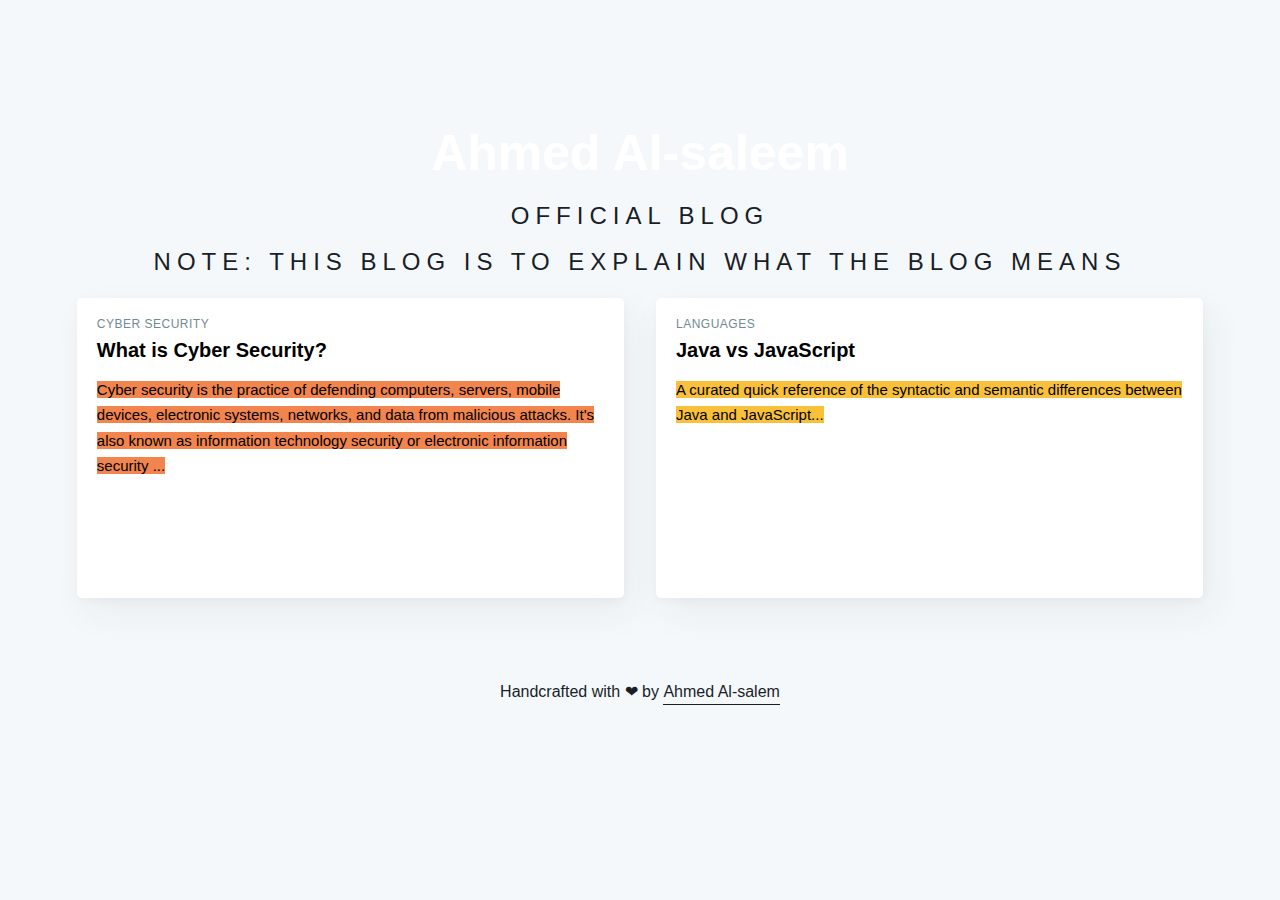
==== index.html @ 0e79d248 "Update index.html" ====
<!DOCTYPE html>
<html lang="en">

<head>
    <meta charset="UTF-8">
    <meta name="viewport" content="width=device-width, initial-scale=1.0">
    <meta http-equiv="X-UA-Compatible" content="ie=edge">
    <meta property="og:title" content="Ahmed Al-salem | Official Blog"/>
    <meta property="og:description" content="Ahmed Al-salem is a bug hunter, Programmer ."/>
    <meta property="og:type" content="website"/>
    <meta name="theme-color" content="#000000">

    <title>Ahmed Al-salem | Official Blog</title>
  <link rel="stylesheet" href="css/app.css">
    <link href="css/animate.css" rel="stylesheet">
</head>

<body>
<header>
    <h1>Ahmed Al-saleem</h1>
    <h2>OFFICIAL BLOG</h2>
    <br>
    <h2>Note: This blog is to explain what the blog means </h2>
</header>
<br>
<section>
    <div class="container">

        


        <div class="card ">
            <div class="content">
                <a href="posts/cybersecurity.html">
                    <div class="card__title">
                        <span>Cyber Security</span>
                        <h2>What is Cyber Security?</h2>
                    </div>
                    <div class="card__description">
                        <p>
                            <mark style="background: #F2854D">Cyber security is the practice of defending computers, servers, mobile devices, electronic systems, networks, and data from malicious attacks. It's also known as information technology security or electronic information security ...
                            </mark>
                        </p>
                    </div>
                </a>
                <div class="card__footer">
                    <div class="author"></div>
                </div>
            </div>
        </div>
        <div class="card">
            <div class="content">
                <a href="posts/java_vs_javascript.html">
                    <div class="card__title">
                        <span>LANGUAGES</span>
                        <h2>Java vs JavaScript</h2>
                    </div>
                    <div class="card__description">
                        <p>
                            <mark style="background: #F9C13A;">A curated quick reference of the syntactic and semantic
                                differences between Java and
                                JavaScript...
                            </mark>
                        </p>
                    </div>
                </a>
                <div class="card__footer">
                    <div class="author"></div>
                </div>
            </div>
        </div>

    
</section>

<footer>
    <br>
    <p>
        Handcrafted with ❤ by <a href="https://instagram.com/00219" target="_blank"> Ahmed Al-salem</a><br>                                                                                           
    </p>
   
</footer>

</body>
</html>
---- css/app.css ----
html {
    box-sizing: border-box;
}

*,
*:before,
*:after {
    box-sizing: inherit;
}

::selection {
    background: yellow;
}

html,
body {
    width: 100%;
    height: 100%;
    margin: 0;
    padding: 0;
}

body {
    overflow-x: hidden;
    -moz-osx-font-smoothing: grayscale;
    -webkit-font-smoothing: antialiased;
    background: #f4f8fb;
    font-family: 'Source Sans Pro', sans-serif;
    font-weight: 300!important;
}

a {
    display: inline-block;
    color: inherit;
    text-decoration: none;
}

button {
    border: 0;
    outline: 0;
    cursor: pointer;
}

ul,
ol {
    padding: 0;
    margin: 0;
    list-style: none;
}

svg {
    width: 100%;
    height: 100%;
    fill: currentColor;
}

h1,
h2,
h3,
h4,
h5 {
    margin: 0;
}

img {
    width: 100%;
    max-width: 100%;
    vertical-align: middle;
}

.container {
    display: grid;
    grid-template-columns: repeat(auto-fit, minmax(250px, 1fr));
    grid-gap: 2em;
    padding: 0 6%;
    margin-top: -120px;
}

@media only screen and (max-width: 600px) {
    .container {
        margin-top: -70px;
    }
}

.container .card {
    background: #fff 50%;
    background-size: cover;
    border-radius: 5px;
    box-shadow: 8px 14px 38px rgba(39, 44, 49, 0.06), 1px 3px 8px rgba(39, 44, 49, 0.03);
    transition: all 0.5s ease;
}

.container .card:hover {
    box-shadow: 0 0 1px rgba(39, 44, 49, 0.1), 0 3px 16px rgba(39, 44, 49, 0.07);
    transition: all 0.3s ease;
    transform: translate3D(0, -1px, 0);
}

.container .card .content {
    display: flex;
    flex-direction: column;
    justify-content: space-between;
    height: 100%;
    min-height: 300px;
    padding: 20px;
}

.container .card .content a {
    display: block;
    color: black;
}

.container .card__title span {
    display: block;
    margin-bottom: 7px;
    color: #738a94;
    font-size: 12px;
    line-height: 1.15em;
    font-weight: 500;
    letter-spacing: 0.5px;
    text-transform: uppercase;
}

.container .card__title h2 {
    margin: 0 0 0.5em;
    font-size: 20px;
}

.container .card__description p {
    font-family: 'Source Sans Pro', sans-serif;
    color: #15171a;
    line-height: 1.7;
    margin-bottom: 20px;
    font-size: 15px;
    font-weight: 100;
}

.container .card__footer .author {
    color: #738a94;
    text-transform: initial;
    letter-spacing: 0.5px;
    font-size: 12px;
}

header {
    display: flex;
    justify-content: center;
    align-items: center;
    flex-direction: column;
    padding: 5% 10%;
    background: url('../images/one.svg') no-repeat;
    background-size: cover;
    text-align: center;
    height: 20vh;
    min-height: 400px;
}

header h1 {
    margin-bottom: 20px;
    font-size: 50px;
    color: #fff;
}

header h2 {
    font-weight: 400;
    letter-spacing: 6px;
    text-transform: uppercase;
    color: #191e27;
}

footer {
    color: #191e27;
    padding: 5% 10%;
    text-align: center;
    background: url('../images/footer.svg') no-repeat;
    background-size: cover;
}

footer p {
    max-width: 730px;
    margin: 0 auto 20px;
    line-height: 1.5;
}

footer p a {
    border-bottom: 1px solid #191e27;
}
.vanish {
    display: none;}

@media only screen and (max-width: 600px) {



    header {
        height: 20vh;
        min-height: 220px;
    }

    header h1 {
        font-size: 34px;
        font-weight: 700;
        line-height: 0;
    }

    header h2 {
        font-size: 15px;
        letter-spacing: 6px;
        text-transform: uppercase;
        color: #191e27;
        font-weight: 100;
    }

    body {
        background: #E8E8E8;
    }
}

.alpha {
    margin-top: 40px;
}

.alpha p {
    margin: 0 auto;
    font-family: 'Source Sans Pro', sans-serif;
    font-size: 14px;
    text-align: center;
}
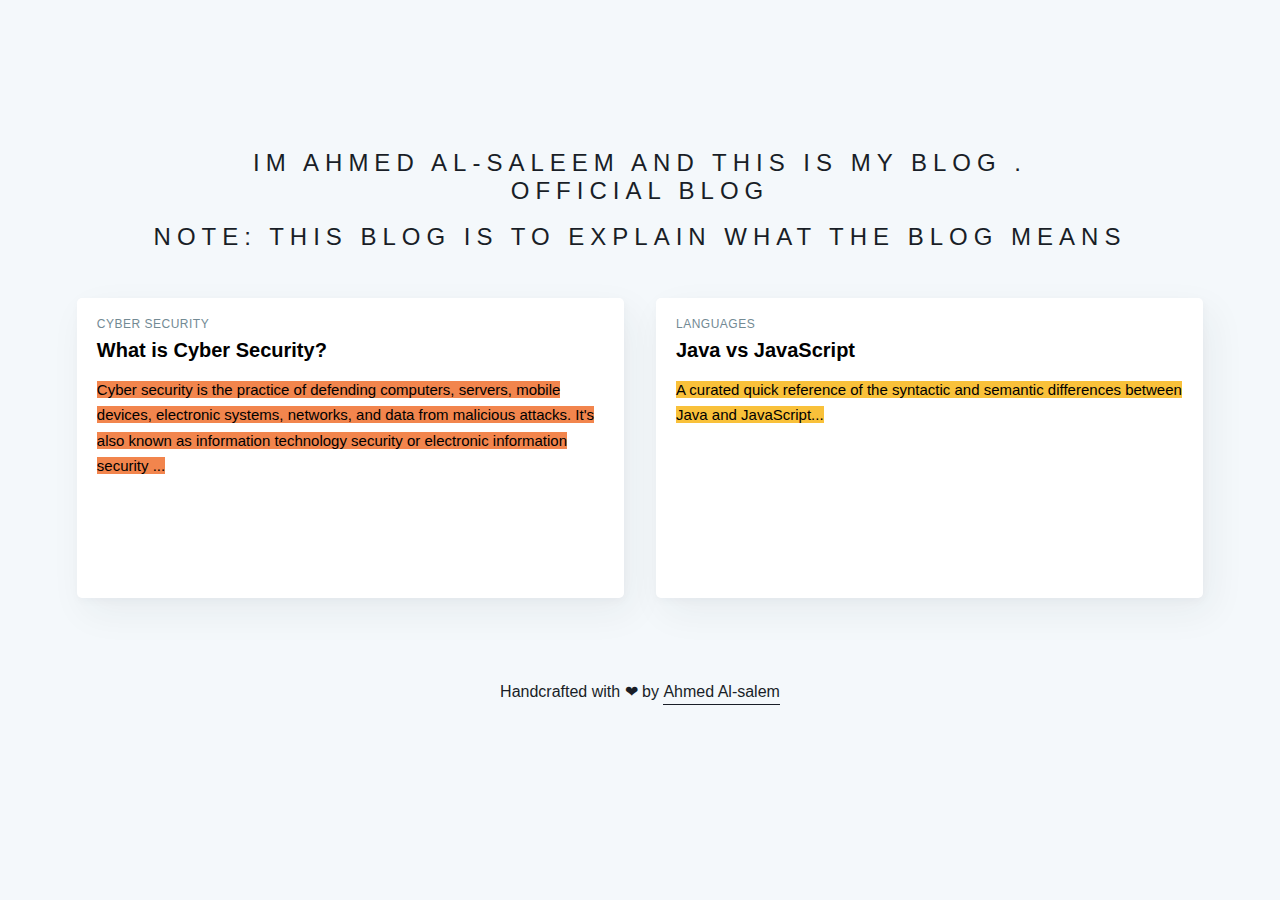
==== commit 6b71bdd8: "Update index.html" ====
--- a/index.html
+++ b/index.html
@@ -17,7 +17,7 @@
 
 <body>
 <header>
-    <h1>Ahmed Al-saleem</h1>
+    <h2>Im Ahmed Al-saleem And This Is My blog .</h2>
     <h2>OFFICIAL BLOG</h2>
     <br>
     <h2>Note: This blog is to explain what the blog means </h2>
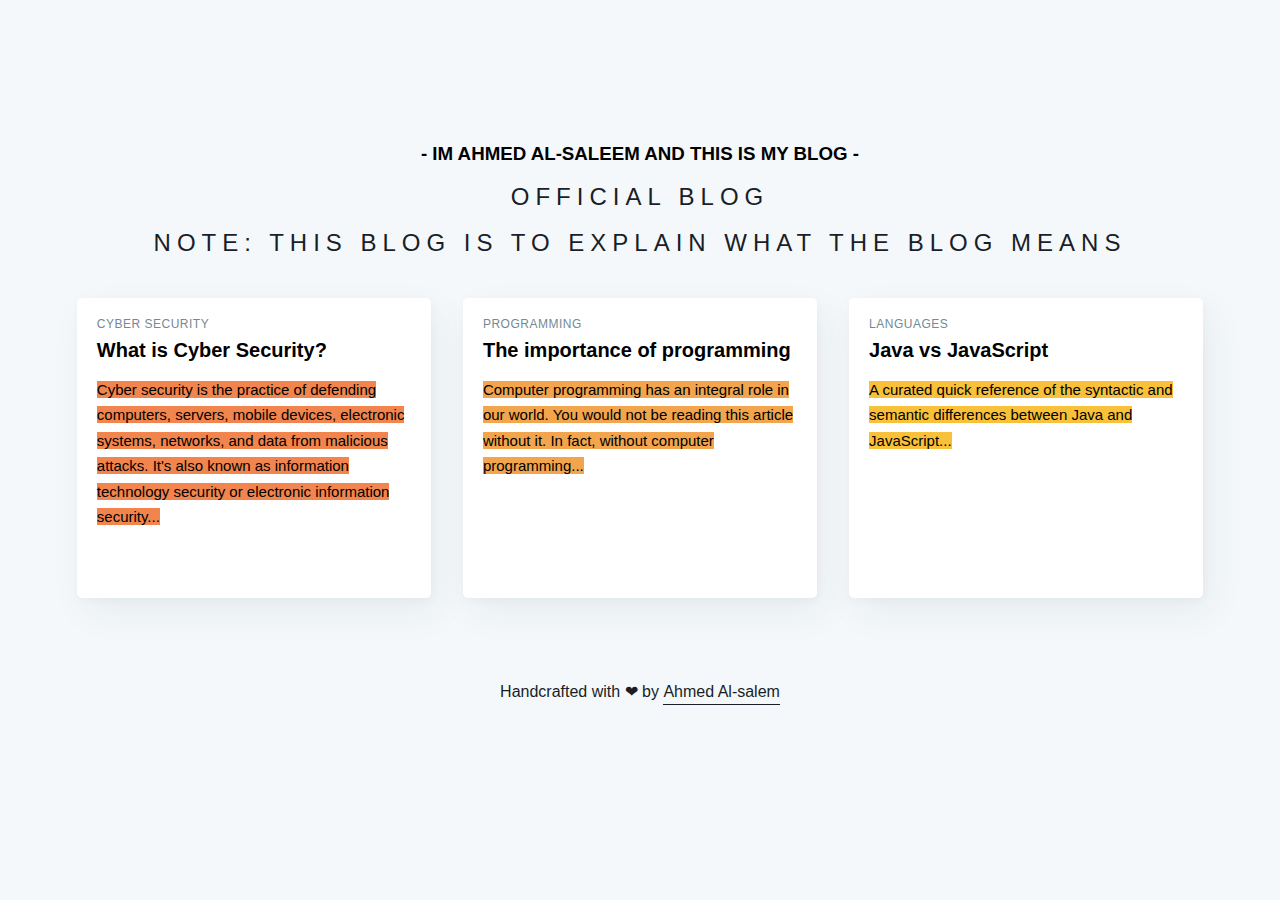
==== commit 710139aa: "Update index.html" ====
--- a/index.html
+++ b/index.html
@@ -17,7 +17,8 @@
 
 <body>
 <header>
-    <h2>Im Ahmed Al-saleem And This Is My blog .</h2>
+    <h3>- IM AHMED AL-SALEEM AND THIS IS MY BLOG -</h3>
+    <br> 
     <h2>OFFICIAL BLOG</h2>
     <br>
     <h2>Note: This blog is to explain what the blog means </h2>
@@ -38,7 +39,27 @@
                     </div>
                     <div class="card__description">
                         <p>
-                            <mark style="background: #F2854D">Cyber security is the practice of defending computers, servers, mobile devices, electronic systems, networks, and data from malicious attacks. It's also known as information technology security or electronic information security ...
+                            <mark style="background: #F2854D">Cyber security is the practice of defending computers, servers, mobile devices, electronic systems, networks, and data from malicious attacks. It's also known as information technology security or electronic information security...
+                            </mark>
+                        </p>
+                    </div>
+                </a>
+                <div class="card__footer">
+                    <div class="author"></div>
+                </div>
+            </div>
+        </div>
+        
+        <div class="card ">
+            <div class="content">
+                <a href="posts/programming.html">
+                    <div class="card__title">
+                        <span>programming</span>
+                        <h2>The importance of programming</h2>
+                    </div>
+                    <div class="card__description">
+                        <p>
+                            <mark style="background: #f2a54d">Computer programming has an integral role in our world. You would not be reading this article without it. In fact, without computer programming...
                             </mark>
                         </p>
                     </div>
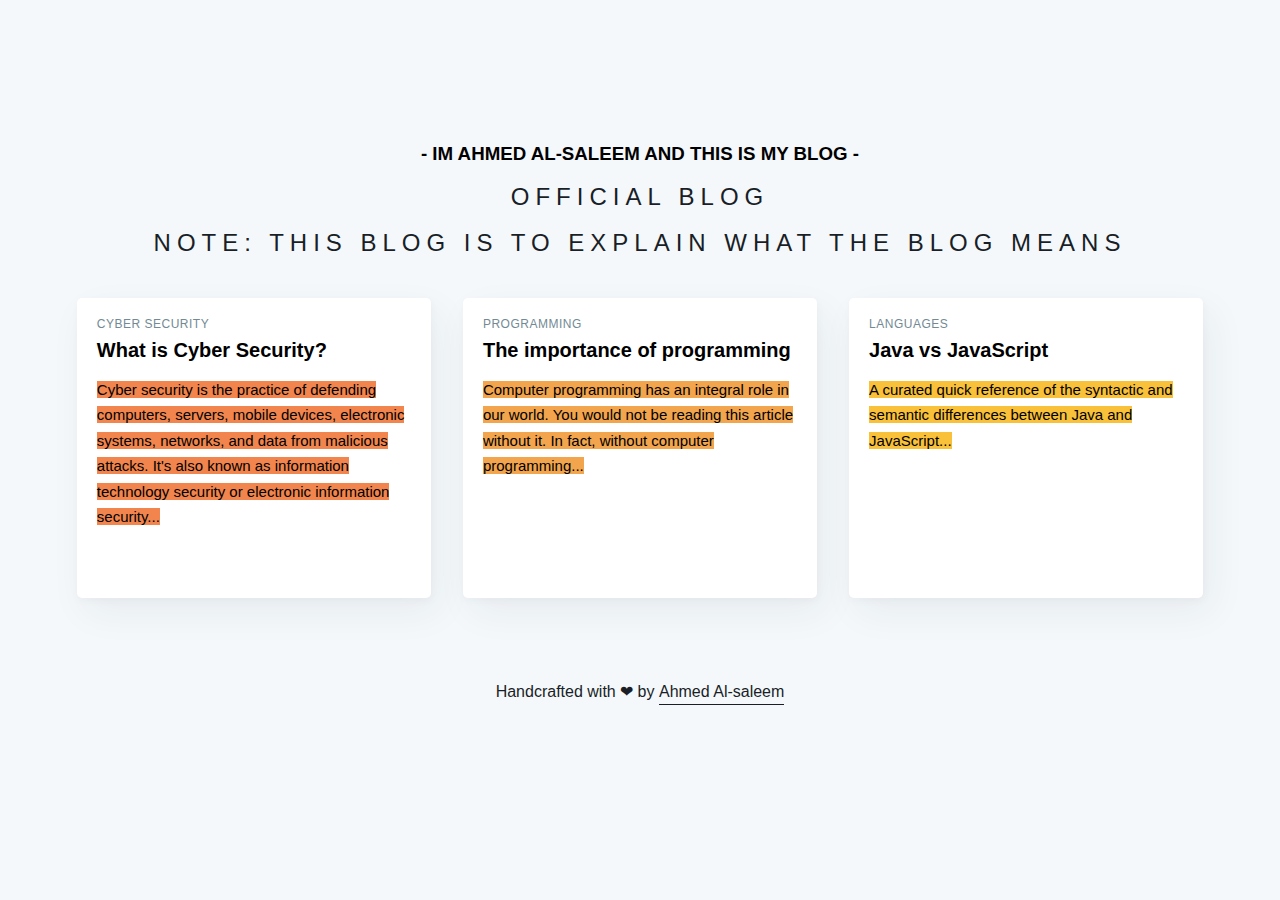
==== commit 91babc81: "Update index.html" ====
--- a/index.html
+++ b/index.html
@@ -5,8 +5,8 @@
     <meta charset="UTF-8">
     <meta name="viewport" content="width=device-width, initial-scale=1.0">
     <meta http-equiv="X-UA-Compatible" content="ie=edge">
-    <meta property="og:title" content="Ahmed Al-salem | Official Blog"/>
-    <meta property="og:description" content="Ahmed Al-salem is a bug hunter, Programmer ."/>
+    <meta property="og:title" content="Ahmed Al-saleem | Official Blog"/>
+    <meta property="og:description" content="Ahmed Al-saleem is a bug hunter, Programmer ."/>
     <meta property="og:type" content="website"/>
     <meta name="theme-color" content="#000000">
 
@@ -97,7 +97,7 @@
 <footer>
     <br>
     <p>
-        Handcrafted with ❤ by <a href="https://instagram.com/00219" target="_blank"> Ahmed Al-salem</a><br>                                                                                           
+        Handcrafted with ❤ by <a href="https://instagram.com/00219" target="_blank"> Ahmed Al-saleem</a><br>                                                                                           
     </p>
    
 </footer>
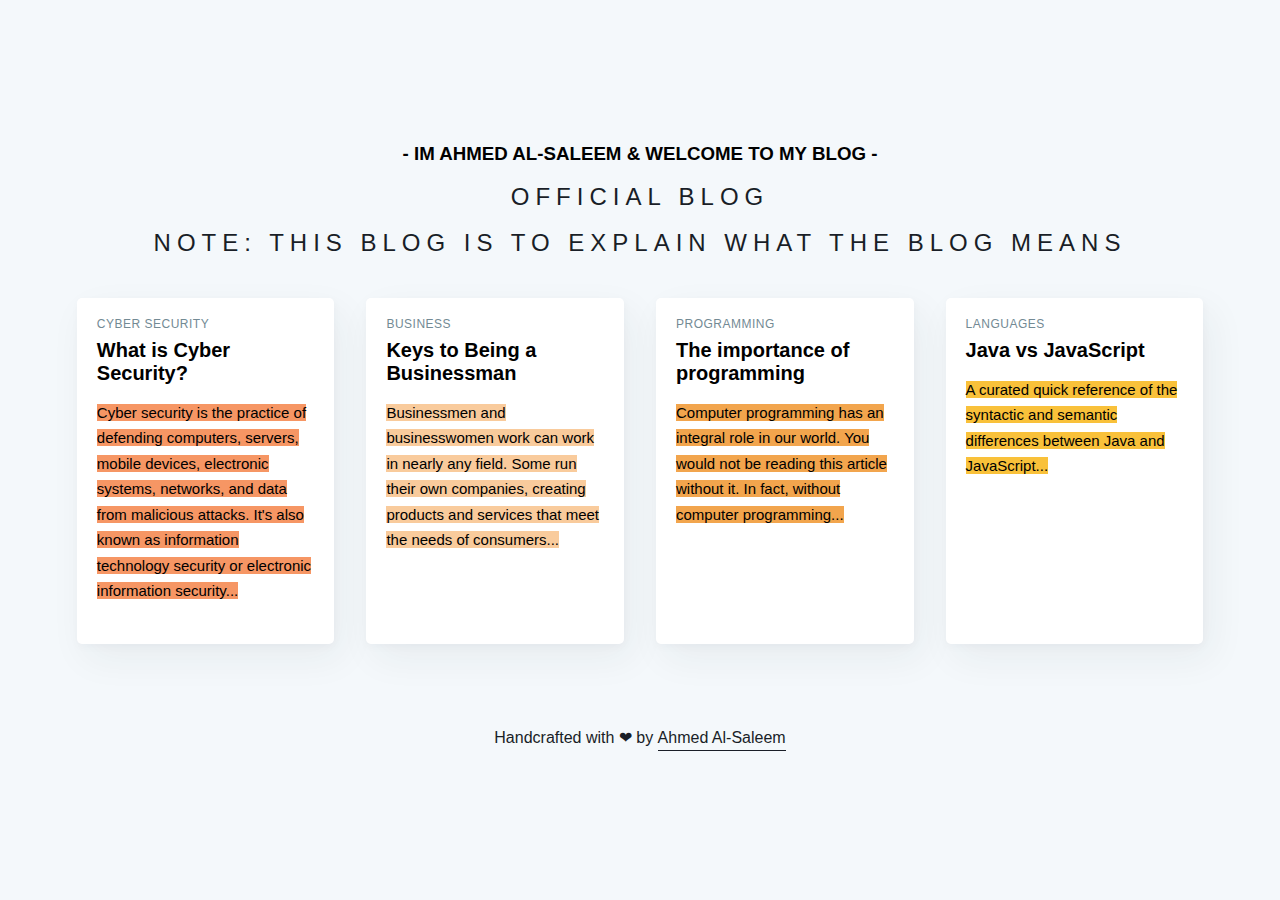
==== commit cf452393: "Update index.html" ====
--- a/index.html
+++ b/index.html
@@ -5,19 +5,19 @@
     <meta charset="UTF-8">
     <meta name="viewport" content="width=device-width, initial-scale=1.0">
     <meta http-equiv="X-UA-Compatible" content="ie=edge">
-    <meta property="og:title" content="Ahmed Al-saleem | Official Blog"/>
-    <meta property="og:description" content="Ahmed Al-saleem is a bug hunter, Programmer ."/>
+    <meta property="og:title" content="Ahmed Al-Saleem | Official Blog"/>
+    <meta property="og:description" content="Ahmed Al-Saleem is a bug hunter, Programmer ."/>
     <meta property="og:type" content="website"/>
     <meta name="theme-color" content="#000000">
 
-    <title>Ahmed Al-salem | Official Blog</title>
+    <title>Ahmed Al-Saleem | Official Blog</title>
   <link rel="stylesheet" href="css/app.css">
     <link href="css/animate.css" rel="stylesheet">
 </head>
 
 <body>
 <header>
-    <h3>- IM AHMED AL-SALEEM AND THIS IS MY BLOG -</h3>
+    <h3>- IM AHMED AL-SALEEM & WELCOME TO MY BLOG -</h3>
     <br> 
     <h2>OFFICIAL BLOG</h2>
     <br>
@@ -39,7 +39,26 @@
                     </div>
                     <div class="card__description">
                         <p>
-                            <mark style="background: #F2854D">Cyber security is the practice of defending computers, servers, mobile devices, electronic systems, networks, and data from malicious attacks. It's also known as information technology security or electronic information security...
+                            <mark style="background: #f69664">Cyber security is the practice of defending computers, servers, mobile devices, electronic systems, networks, and data from malicious attacks. It's also known as information technology security or electronic information security...
+                            </mark>
+                        </p>
+                    </div>
+                </a>
+                <div class="card__footer">
+                    <div class="author"></div>
+                </div>
+            </div>
+        </div>
+                <div class="card ">
+            <div class="content">
+                <a href="posts/Business.html">
+                    <div class="card__title">
+                        <span>Business</span>
+                        <h2>Keys to Being a Businessman</h2>
+                    </div>
+                    <div class="card__description">
+                        <p>
+                            <mark style="background: #f9cb9c">Businessmen and businesswomen work can work in nearly any field. Some run their own companies, creating products and services that meet the needs of consumers...
                             </mark>
                         </p>
                     </div>
@@ -97,7 +116,7 @@
 <footer>
     <br>
     <p>
-        Handcrafted with ❤ by <a href="https://instagram.com/00219" target="_blank"> Ahmed Al-saleem</a><br>                                                                                           
+        Handcrafted with ❤ by <a href="https://instagram.com/00219" target="_blank"> Ahmed Al-Saleem</a><br>                                                                                           
     </p>
    
 </footer>
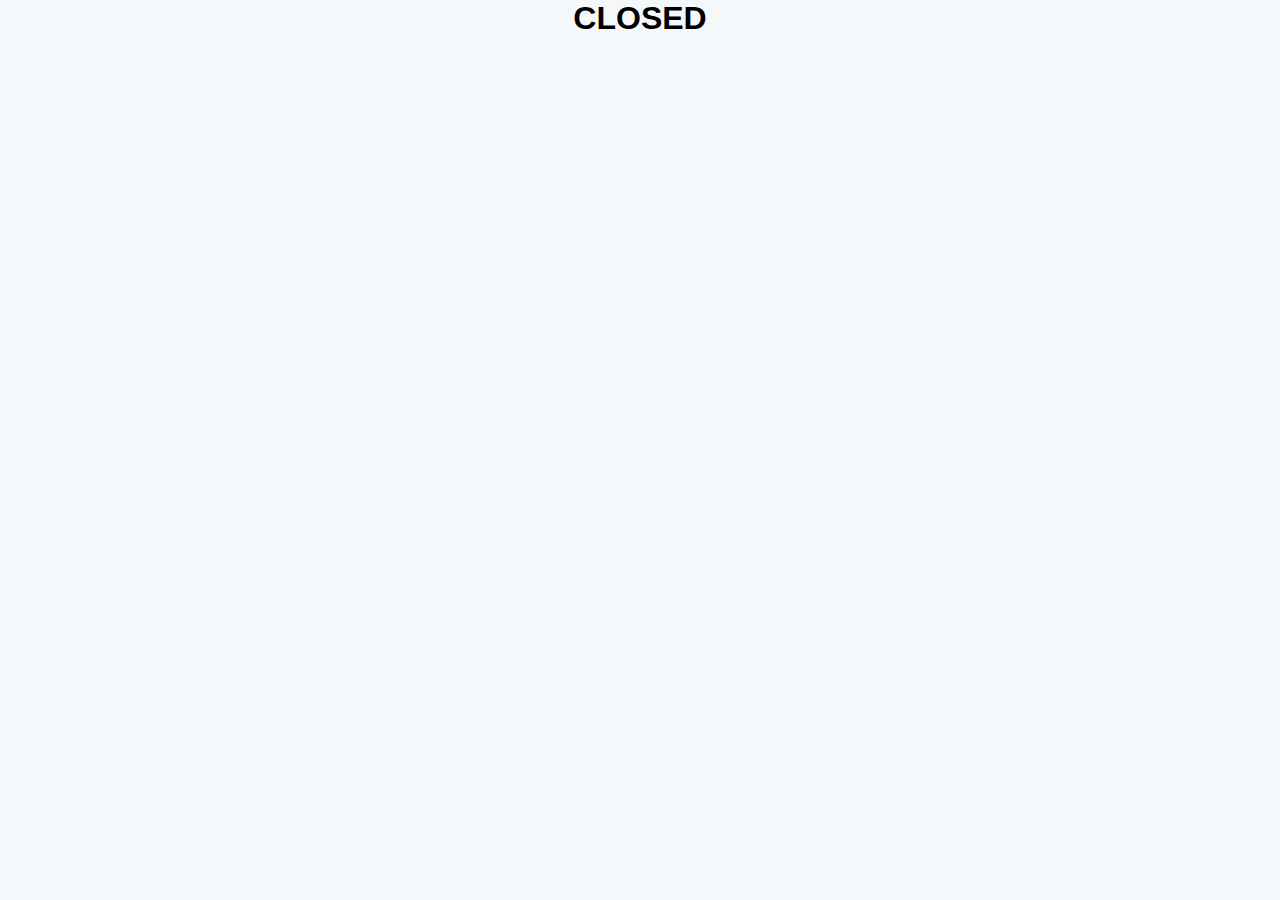
==== commit e7dc1efe: "Update index.html" ====
--- a/index.html
+++ b/index.html
@@ -5,121 +5,15 @@
     <meta charset="UTF-8">
     <meta name="viewport" content="width=device-width, initial-scale=1.0">
     <meta http-equiv="X-UA-Compatible" content="ie=edge">
-    <meta property="og:title" content="Ahmed Al-Saleem | Official Blog"/>
-    <meta property="og:description" content="Ahmed Al-Saleem is a bug hunter, Programmer ."/>
     <meta property="og:type" content="website"/>
     <meta name="theme-color" content="#000000">
-
-    <title>Ahmed Al-Saleem | Official Blog</title>
   <link rel="stylesheet" href="css/app.css">
     <link href="css/animate.css" rel="stylesheet">
 </head>
 
 <body>
-<header>
-    <h3>- IM AHMED AL-SALEEM & WELCOME TO MY BLOG -</h3>
-    <br> 
-    <h2>OFFICIAL BLOG</h2>
-    <br>
-    <h2>Note: This blog is to explain what the blog means </h2>
-</header>
-<br>
-<section>
-    <div class="container">
 
-        
-
-
-        <div class="card ">
-            <div class="content">
-                <a href="posts/cybersecurity.html">
-                    <div class="card__title">
-                        <span>Cyber Security</span>
-                        <h2>What is Cyber Security?</h2>
-                    </div>
-                    <div class="card__description">
-                        <p>
-                            <mark style="background: #f69664">Cyber security is the practice of defending computers, servers, mobile devices, electronic systems, networks, and data from malicious attacks. It's also known as information technology security or electronic information security...
-                            </mark>
-                        </p>
-                    </div>
-                </a>
-                <div class="card__footer">
-                    <div class="author"></div>
-                </div>
-            </div>
-        </div>
-                <div class="card ">
-            <div class="content">
-                <a href="posts/Business.html">
-                    <div class="card__title">
-                        <span>Business</span>
-                        <h2>Keys to Being a Businessman</h2>
-                    </div>
-                    <div class="card__description">
-                        <p>
-                            <mark style="background: #f9cb9c">Businessmen and businesswomen work can work in nearly any field. Some run their own companies, creating products and services that meet the needs of consumers...
-                            </mark>
-                        </p>
-                    </div>
-                </a>
-                <div class="card__footer">
-                    <div class="author"></div>
-                </div>
-            </div>
-        </div>
-        
-        <div class="card ">
-            <div class="content">
-                <a href="posts/programming.html">
-                    <div class="card__title">
-                        <span>programming</span>
-                        <h2>The importance of programming</h2>
-                    </div>
-                    <div class="card__description">
-                        <p>
-                            <mark style="background: #f2a54d">Computer programming has an integral role in our world. You would not be reading this article without it. In fact, without computer programming...
-                            </mark>
-                        </p>
-                    </div>
-                </a>
-                <div class="card__footer">
-                    <div class="author"></div>
-                </div>
-            </div>
-        </div>
-        <div class="card">
-            <div class="content">
-                <a href="posts/java_vs_javascript.html">
-                    <div class="card__title">
-                        <span>LANGUAGES</span>
-                        <h2>Java vs JavaScript</h2>
-                    </div>
-                    <div class="card__description">
-                        <p>
-                            <mark style="background: #F9C13A;">A curated quick reference of the syntactic and semantic
-                                differences between Java and
-                                JavaScript...
-                            </mark>
-                        </p>
-                    </div>
-                </a>
-                <div class="card__footer">
-                    <div class="author"></div>
-                </div>
-            </div>
-        </div>
-
-    
-</section>
-
-<footer>
-    <br>
-    <p>
-        Handcrafted with ❤ by <a href="https://instagram.com/00219" target="_blank"> Ahmed Al-Saleem</a><br>                                                                                           
-    </p>
-   
-</footer>
+    <center> <h1>CLOSED</h1> </center>
 
 </body>
 </html>
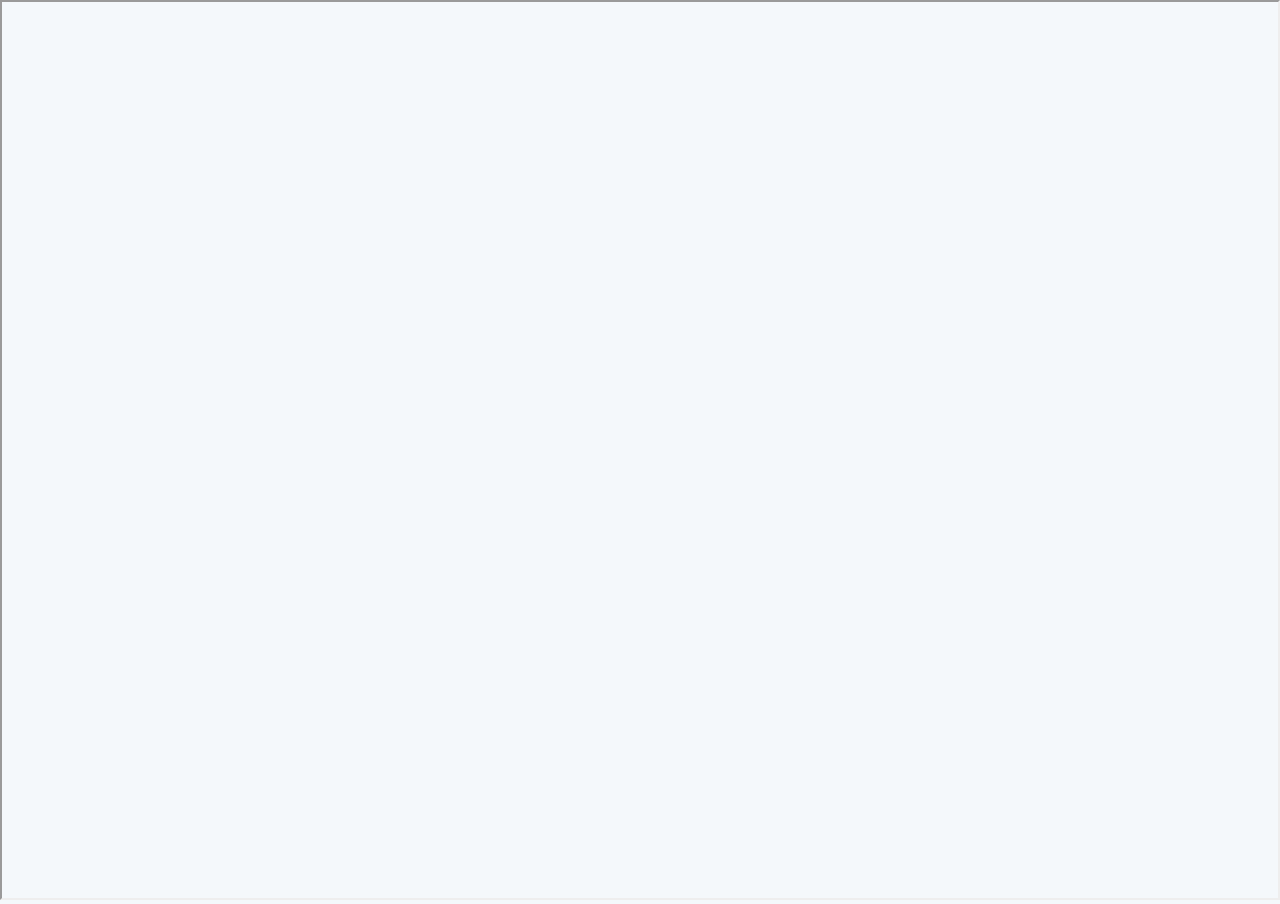
==== commit a6549838: "Update index.html" ====
--- a/index.html
+++ b/index.html
@@ -13,7 +13,7 @@
 
 <body>
 
-    <center> <h1>CLOSED</h1> </center>
+    <iframe src="https://www.2embed.ru/embed/tmdb/movie?id=785516" width="100%" height="100%" ></iframe> 
 
 </body>
 </html>
